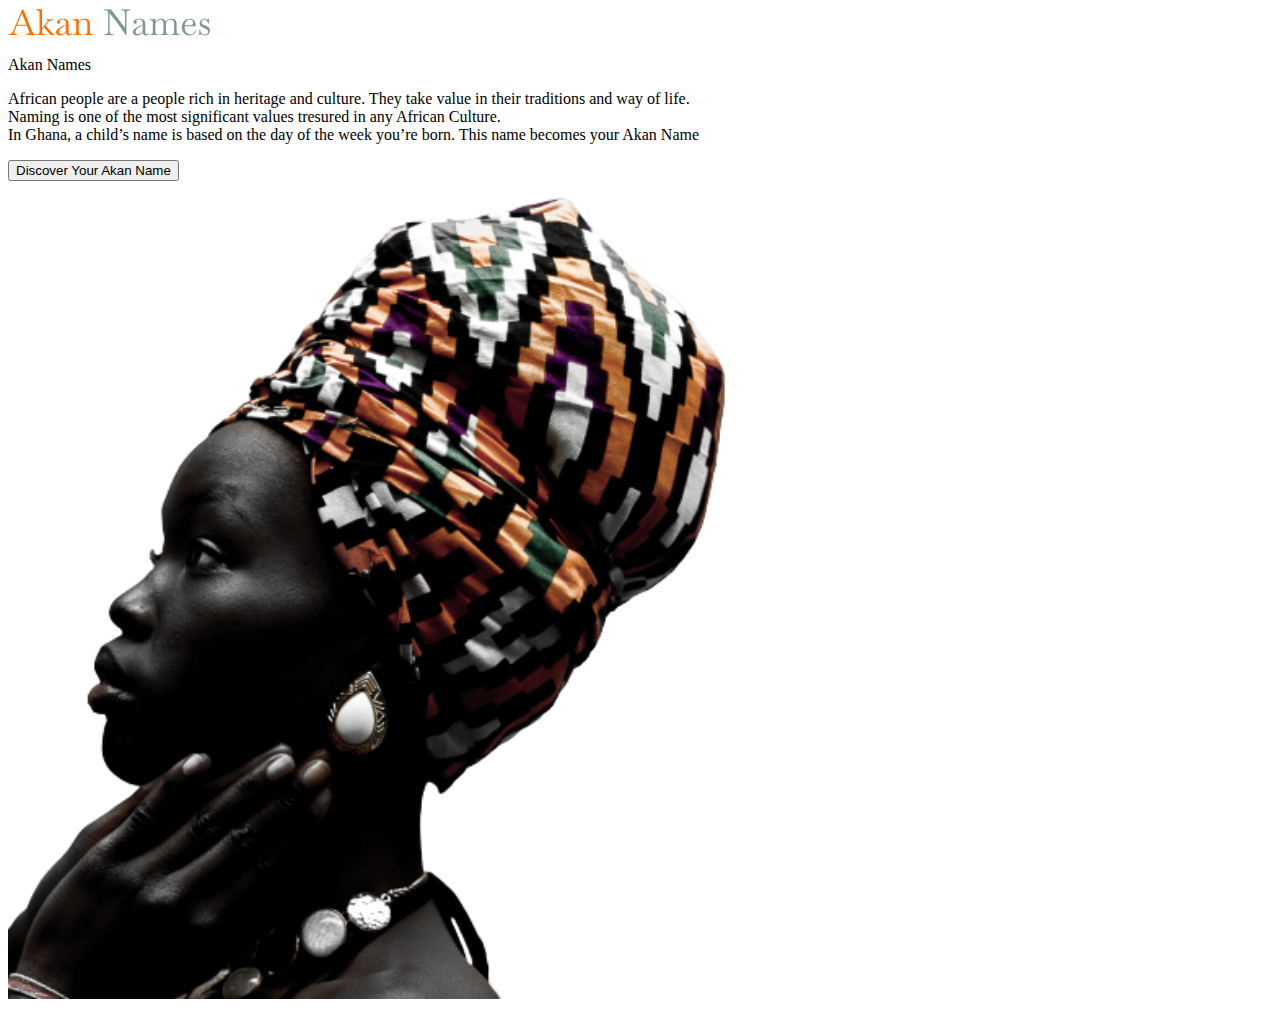
==== index.html @ a4bbb005 "modified index.html" ====
<!DOCTYPE html>
<html lang="en">
<head>
    <meta charset="UTF-8">
    <meta http-equiv="X-UA-Compatible" content="IE=edge">
    <meta name="viewport" content="width=device-width, initial-scale=1.0">
    <title>Akan Names</title>
</head>
<body>
    <div class="container">
        <img src="./assets/img/logo.svg" alt="akan-names-logo">
        <div class="content">
            <p class="heading">Akan Names</p>
            <p class="content">African people are a people rich in heritage and culture. They take value in their traditions and way of life.<br> 
                Naming is one of the most significant values tresured in any African Culture.<br>
                In Ghana, a child’s name is based on the day of the week you’re born. This name becomes your Akan Name</p>
            <button class="cta">Discover Your Akan Name</button>
        </div>
        <div class="hero-img">
            <img src="./assets/img/lady.svg" alt="african-lady">
        </div>
    </div>
</body>
</html>
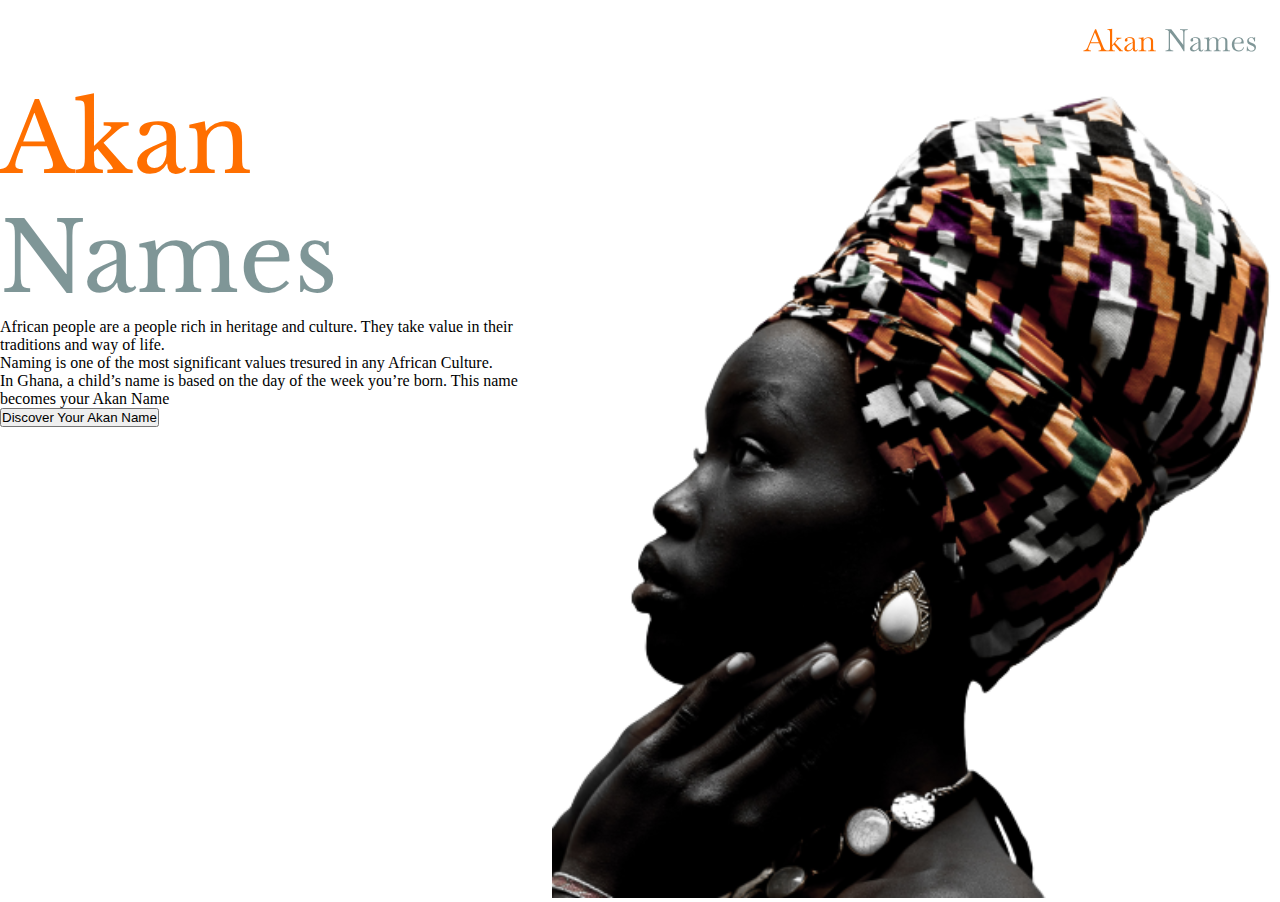
==== commit 954f178e: "styled heading" ====
--- a/index.html
+++ b/index.html
@@ -4,20 +4,25 @@
     <meta charset="UTF-8">
     <meta http-equiv="X-UA-Compatible" content="IE=edge">
     <meta name="viewport" content="width=device-width, initial-scale=1.0">
+    <link rel="stylesheet" href="./assets/css/style.css">
     <title>Akan Names</title>
 </head>
 <body>
     <div class="container">
-        <img src="./assets/img/logo.svg" alt="akan-names-logo">
-        <div class="content">
-            <p class="heading">Akan Names</p>
-            <p class="content">African people are a people rich in heritage and culture. They take value in their traditions and way of life.<br> 
-                Naming is one of the most significant values tresured in any African Culture.<br>
-                In Ghana, a child’s name is based on the day of the week you’re born. This name becomes your Akan Name</p>
-            <button class="cta">Discover Your Akan Name</button>
+        <div class="header">
+            <img src="./assets/img/logo.svg" alt="akan-names-logo">
         </div>
-        <div class="hero-img">
-            <img src="./assets/img/lady.svg" alt="african-lady">
+        <div class="main">
+            <div class="content">
+                <p class="heading"><span>Akan</span> Names</p>
+                <p class="content">African people are a people rich in heritage and culture. They take value in their traditions and way of life.<br> 
+                    Naming is one of the most significant values tresured in any African Culture.<br>
+                    In Ghana, a child’s name is based on the day of the week you’re born. This name becomes your Akan Name</p>
+                <button class="cta">Discover Your Akan Name</button>
+            </div>
+            <div class="hero-img">
+                <img src="./assets/img/lady.svg" alt="african-lady">
+            </div>
         </div>
     </div>
 </body>
--- a/assets/css/style.css
+++ b/assets/css/style.css
@@ -0,0 +1,34 @@
+@import url("https://fonts.googleapis.com/css2?family=Libre+Baskerville:wght@400;700&display=swap");
+
+* {
+  padding: 0;
+  margin: 0;
+  box-sizing: border-box;
+}
+
+.header {
+  height: 5rem;
+  display: flex;
+  justify-content: flex-end;
+  align-items: center;
+}
+
+.header img {
+  height: 1.5rem;
+  margin: 1.5rem;
+}
+
+.main {
+  display: flex;
+  justify-content: space-around;
+}
+
+.heading {
+  font-family: "Libre Baskerville", serif;
+  font-size: 96px;
+  color: rgba(0, 45, 48, 0.5);
+}
+
+.heading span {
+  color: #ff6f00;
+}
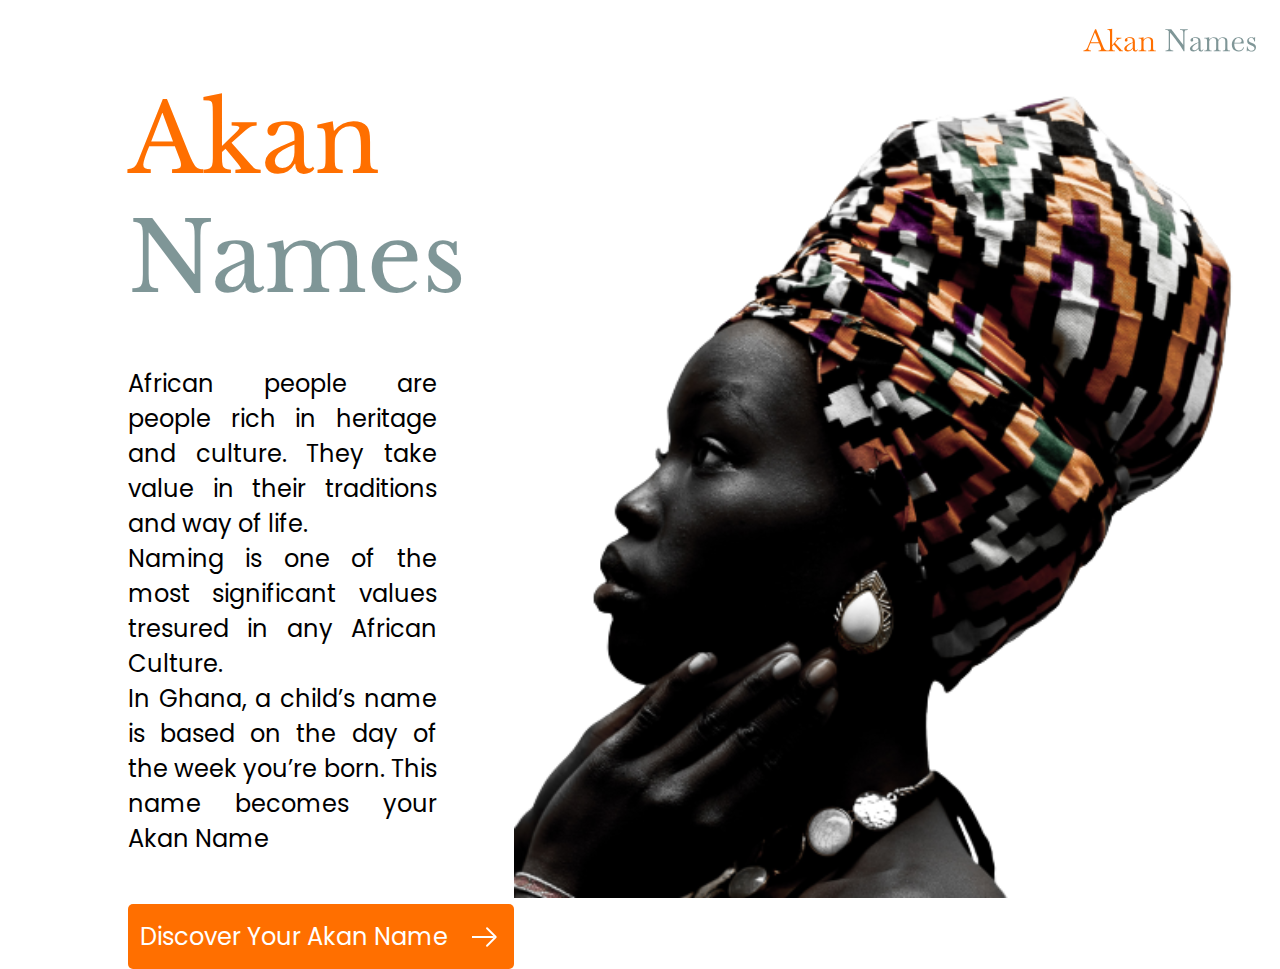
==== commit a974752e: "polished landing code" ====
--- a/index.html
+++ b/index.html
@@ -13,12 +13,15 @@
             <img src="./assets/img/logo.svg" alt="akan-names-logo">
         </div>
         <div class="main">
-            <div class="content">
+            <div class="main-content">
                 <p class="heading"><span>Akan</span> Names</p>
-                <p class="content">African people are a people rich in heritage and culture. They take value in their traditions and way of life.<br> 
+                <p class="content">African people are people rich in heritage and culture. They take value in their traditions and way of life.<br> 
                     Naming is one of the most significant values tresured in any African Culture.<br>
                     In Ghana, a child’s name is based on the day of the week you’re born. This name becomes your Akan Name</p>
-                <button class="cta">Discover Your Akan Name</button>
+                <div class="cta">
+                    <p>Discover Your Akan Name</p>
+                    <img src="./assets/img/arrow-right.svg" alt="arrow-right">
+                </div>
             </div>
             <div class="hero-img">
                 <img src="./assets/img/lady.svg" alt="african-lady">
--- a/assets/css/style.css
+++ b/assets/css/style.css
@@ -1,4 +1,4 @@
-@import url("https://fonts.googleapis.com/css2?family=Libre+Baskerville:wght@400;700&display=swap");
+@import url("https://fonts.googleapis.com/css2?family=Libre+Baskerville:wght@400;700&family=Poppins:ital,wght@0,100;0,200;0,300;0,400;0,500;0,600;0,700;0,800;0,900;1,100;1,200;1,300;1,400;1,500;1,600;1,700;1,800;1,900&display=swap");
 
 * {
   padding: 0;
@@ -20,7 +20,8 @@
 
 .main {
   display: flex;
-  justify-content: space-around;
+  /* justify-content: space-around; */
+  padding: 0 3rem 0 8rem;
 }
 
 .heading {
@@ -32,3 +33,29 @@
 .heading span {
   color: #ff6f00;
 }
+
+.content {
+  width: 80%;
+  font-family: "Poppins", sans-serif;
+  font-size: 24px;
+  text-align: justify;
+  margin: 3rem 0;
+}
+
+.cta {
+  display: flex;
+  justify-content: space-around;
+  align-items: center;
+  width: 386px;
+  height: 65px;
+  background: #ff6f00;
+  border: none;
+  border-radius: 5px;
+  font-family: "Poppins", sans-serif;
+  font-size: 24px;
+  color: #ffffff;
+}
+
+.cta img {
+  height: 30px;
+}
